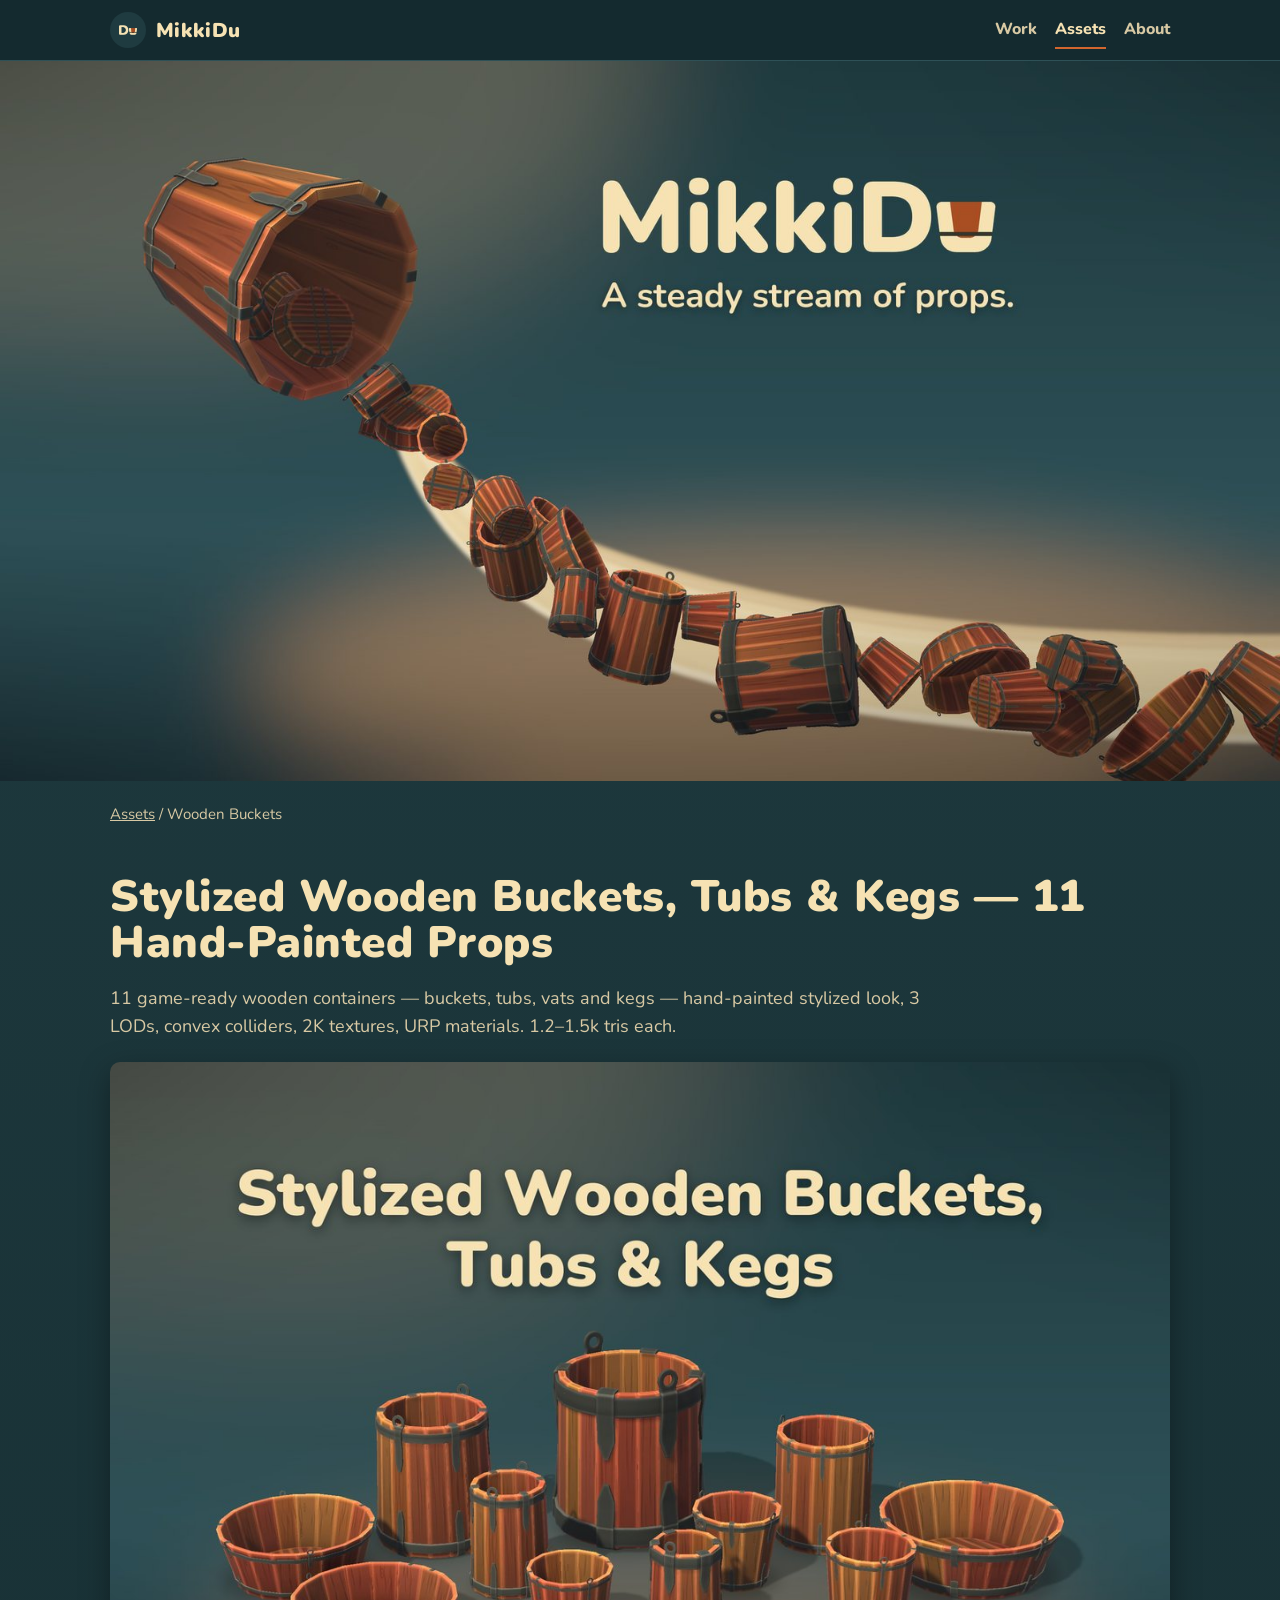
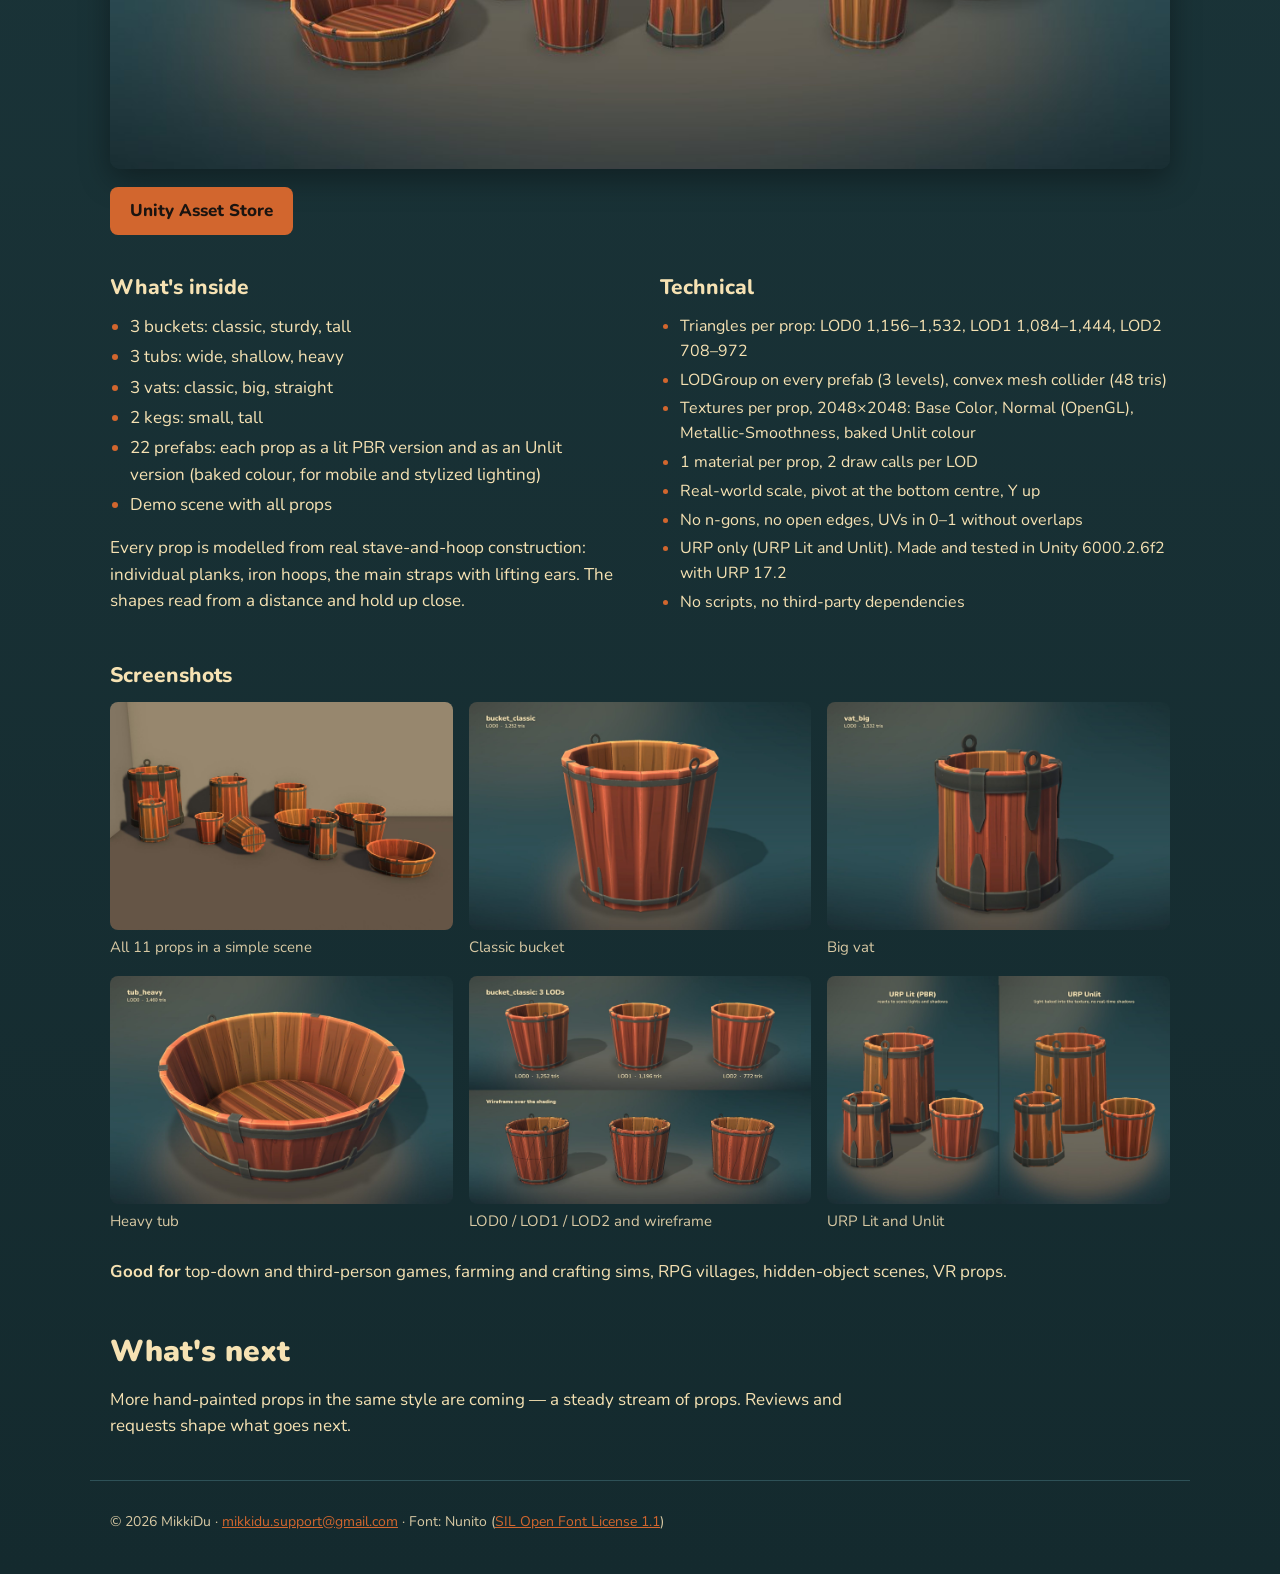
==== assets/wooden-buckets/index.html @ 20e6aaca "Site v2: home page, Assets and Work sections, published pack link - Home: intro, work grid, About an" ====
<!doctype html>
<html lang="en">
<head>
  <meta charset="utf-8">
  <meta name="viewport" content="width=device-width, initial-scale=1">
  <title>Stylized Wooden Buckets, Tubs &amp; Kegs — MikkiDu</title>
  <meta name="description" content="Stylized Wooden Buckets, Tubs &amp; Kegs — 11 hand-painted-look props for Unity with LODs, colliders and URP materials.">
  <link rel="icon" type="image/png" href="/images/favicon.png">
  <meta property="og:type" content="website">
  <meta property="og:title" content="Stylized Wooden Buckets, Tubs &amp; Kegs — MikkiDu">
  <meta property="og:description" content="Stylized 3D props for Unity: 11 wooden buckets, tubs, vats and kegs.">
  <meta property="og:image" content="https://mikkidu.github.io/images/social.jpg">
  <meta property="og:url" content="https://mikkidu.github.io/assets/wooden-buckets/">
  <link rel="stylesheet" href="/style.css">
</head>
<body>
  <header class="site-header">
    <div class="wrap bar">
      <a class="brand" href="/"><img src="/images/avatar.png" width="36" height="36" alt=""><span>MikkiDu</span></a>
      <nav class="nav" aria-label="Main">
        <a href="/work/">Work</a>
        <a href="/assets/" aria-current="page">Assets</a>
        <a href="/#about">About</a>
      </nav>
    </div>
  </header>

  <img class="hero-banner" src="/images/banner.jpg" width="1600" height="900"
       alt="A big wooden bucket tipped over, pouring a stream of wooden props, next to the MikkiDu wordmark">

  <main class="wrap">
    <p class="crumbs"><a href="/assets/">Assets</a> / Wooden Buckets</p>

    <section class="pack" aria-labelledby="pack-title">
      <h1 id="pack-title">Stylized Wooden Buckets, Tubs &amp; Kegs — 11 Hand-Painted Props</h1>
      <p class="lead">11 game-ready wooden containers — buckets, tubs, vats and kegs — hand-painted stylized look, 3 LODs, convex colliders, 2K textures, URP materials. 1.2–1.5k tris each.</p>

      <img class="cover" src="/images/cover.jpg" width="1200" height="800"
           alt="All 11 wooden props: buckets, tubs, vats and kegs, under the title Stylized Wooden Buckets, Tubs and Kegs">

      <p class="store">
        <a class="button" href="https://assetstore.unity.com/packages/3d/props/exterior/stylized-wooden-buckets-tubs-kegs-11-hand-painted-props-421416">Unity Asset Store</a>
      </p>

      <div class="cols">
        <div>
          <h3>What's inside</h3>
          <ul>
            <li>3 buckets: classic, sturdy, tall</li>
            <li>3 tubs: wide, shallow, heavy</li>
            <li>3 vats: classic, big, straight</li>
            <li>2 kegs: small, tall</li>
            <li>22 prefabs: each prop as a lit PBR version and as an Unlit version (baked colour, for mobile and stylized lighting)</li>
            <li>Demo scene with all props</li>
          </ul>
          <p>Every prop is modelled from real stave-and-hoop construction: individual planks, iron hoops, the main straps with lifting ears. The shapes read from a distance and hold up close.</p>
        </div>
        <div>
          <h3>Technical</h3>
          <ul class="tech">
            <li>Triangles per prop: LOD0 1,156–1,532, LOD1 1,084–1,444, LOD2 708–972</li>
            <li>LODGroup on every prefab (3 levels), convex mesh collider (48 tris)</li>
            <li>Textures per prop, 2048×2048: Base Color, Normal (OpenGL), Metallic-Smoothness, baked Unlit colour</li>
            <li>1 material per prop, 2 draw calls per LOD</li>
            <li>Real-world scale, pivot at the bottom centre, Y up</li>
            <li>No n-gons, no open edges, UVs in 0–1 without overlaps</li>
            <li>URP only (URP Lit and Unlit). Made and tested in Unity 6000.2.6f2 with URP 17.2</li>
            <li>No scripts, no third-party dependencies</li>
          </ul>
        </div>
      </div>

      <h3>Screenshots</h3>
      <div class="gallery">
        <figure><a href="/images/shot1.jpg"><img src="/images/shot1.jpg" width="1600" height="1067" loading="lazy" alt="All 11 props in the corner of a storeroom"></a><figcaption>All 11 props in a simple scene</figcaption></figure>
        <figure><a href="/images/shot2.jpg"><img src="/images/shot2.jpg" width="1600" height="1067" loading="lazy" alt="The classic bucket, close up"></a><figcaption>Classic bucket</figcaption></figure>
        <figure><a href="/images/shot3.jpg"><img src="/images/shot3.jpg" width="1600" height="1067" loading="lazy" alt="The big vat with heavy iron straps and lifting ears"></a><figcaption>Big vat</figcaption></figure>
        <figure><a href="/images/shot4.jpg"><img src="/images/shot4.jpg" width="1600" height="1067" loading="lazy" alt="The heavy tub from above, showing the painted bottom"></a><figcaption>Heavy tub</figcaption></figure>
        <figure><a href="/images/shot5.jpg"><img src="/images/shot5.jpg" width="1600" height="1067" loading="lazy" alt="The classic bucket at LOD0, LOD1 and LOD2, with the wireframe over the shading"></a><figcaption>LOD0 / LOD1 / LOD2 and wireframe</figcaption></figure>
        <figure><a href="/images/shot6.jpg"><img src="/images/shot6.jpg" width="1600" height="1067" loading="lazy" alt="The same props with URP Lit and URP Unlit materials side by side"></a><figcaption>URP Lit and Unlit</figcaption></figure>
      </div>

      <p class="good-for"><strong>Good for</strong> top-down and third-person games, farming and crafting sims, RPG villages, hidden-object scenes, VR props.</p>
    </section>

    <section class="roadmap" aria-labelledby="roadmap-title">
      <h2 id="roadmap-title">What's next</h2>
      <p>More hand-painted props in the same style are coming — a steady stream of props. Reviews and requests shape what goes next.</p>
    </section>
  </main>

  <footer class="wrap footer">
    <p>© 2026 MikkiDu · <a href="mailto:mikkidu.support@gmail.com">mikkidu.support@gmail.com</a> · Font: Nunito (<a href="/fonts/OFL.txt">SIL Open Font License 1.1</a>)</p>
  </footer>
</body>
</html>
---- style.css ----
/* MikkiDu site — brand palette from render/brand/final/brand.md
   One stylesheet for every page. Pages link it as /style.css (root-absolute),
   so a Russian mirror under /ru/ uses the same file. */
@font-face {
  font-family: "Nunito";
  src: url("fonts/Nunito.ttf") format("truetype");
  font-weight: 200 1000;
  font-display: swap;
}

:root {
  --teal: #1f3b40;
  --teal-deep: #142a2e;
  --teal-soft: #2e5157;
  --wood: #d2662e;
  --wood-deep: #a84e22;
  --cream: #f6e2b3;
  --cream-dim: #d8c9a4;
  --iron: #33362e;
}

* { box-sizing: border-box; }

html { background: var(--teal-deep); }

body {
  margin: 0;
  font-family: "Nunito", system-ui, -apple-system, "Segoe UI", sans-serif;
  font-size: 17px;
  line-height: 1.55;
  color: var(--cream);
  background: linear-gradient(180deg, var(--teal) 0%, var(--teal-deep) 100%) no-repeat;
  min-height: 100vh;
  overflow-wrap: break-word;
}

img { display: block; max-width: 100%; height: auto; }
a { color: var(--wood); }
a:hover { color: var(--cream); }

.wrap { max-width: 1100px; margin: 0 auto; padding: 0 20px; }

/* ---------- shared header and menu (same markup on every page) ---------- */
.site-header { background: rgba(20, 42, 46, .92); border-bottom: 1px solid var(--teal-soft); position: sticky; top: 0; z-index: 10; }
.bar { display: flex; align-items: center; justify-content: space-between; gap: 8px 20px; flex-wrap: wrap; min-height: 60px; }
.brand { display: flex; align-items: center; gap: 10px; color: var(--cream); text-decoration: none; font-weight: 900; font-size: 20px; letter-spacing: .3px; }
.brand img { width: 36px; height: 36px; border-radius: 50%; }
.brand:hover { color: var(--cream); }
.nav { display: flex; align-items: center; gap: 4px 18px; flex-wrap: wrap; }
.nav a { color: var(--cream-dim); text-decoration: none; font-weight: 800; font-size: 16px; padding: 6px 0; border-bottom: 2px solid transparent; }
.nav a:hover { color: var(--cream); }
.nav a[aria-current="page"] { color: var(--cream); border-bottom-color: var(--wood); }
/* language switch: add <a class="lang" hreflang="ru" href="/ru/..."> in .nav once the mirror page exists */
.nav .lang { font-size: 14px; border: 1px solid var(--teal-soft); border-radius: 6px; padding: 2px 8px; }

.crumbs { font-size: 15px; color: var(--cream-dim); margin: 22px 0 0; }
.crumbs a { color: var(--cream-dim); }

/* ---------- home ---------- */
.home-hero { display: flex; align-items: center; gap: 28px; padding-top: 56px; }
.home-hero .avatar { width: 128px; height: 128px; }
.home-hero h1 { margin-top: 0; }
.role { margin: 0; font-weight: 800; font-size: 20px; color: var(--wood); }
.about-line { margin: 10px 0 0; font-size: 19px; color: var(--cream-dim); max-width: 680px; }

.section-head { display: flex; align-items: baseline; justify-content: space-between; gap: 12px; flex-wrap: wrap; }
.section-head a { font-weight: 800; }

.cards { display: grid; grid-template-columns: repeat(auto-fill, minmax(300px, 1fr)); gap: 24px; }
.card { display: flex; flex-direction: column; background: rgba(46, 81, 87, .45); border-radius: 12px; overflow: hidden; color: var(--cream); text-decoration: none; box-shadow: 0 8px 24px rgba(0, 0, 0, .25); transition: transform .15s ease; }
.card:hover { color: var(--cream); transform: translateY(-3px); }
.card-media { aspect-ratio: 3 / 2; width: 100%; object-fit: cover; }
.card .ph.card-media { aspect-ratio: 3 / 2; border-radius: 0; border-width: 0 0 2px; }
.cards-2 { grid-template-columns: repeat(2, 1fr); }
.cards + .store { margin-top: 20px; }
.card-body { padding: 16px 18px 20px; }
.card-body h3 { margin: 4px 0 8px; }
.card-body p { margin: 0; color: var(--cream-dim); font-size: 16px; }
.card-links:hover { transform: none; }
.card-links h3 a { color: var(--cream); text-decoration: none; }
.card-links h3 a:hover { color: var(--wood); }
.card-actions { display: flex; flex-wrap: wrap; align-items: center; gap: 10px 18px; margin-top: 16px !important; }
.card-actions .button { color: #1b1410; }
.link-more { font-weight: 800; color: var(--wood); }
.kicker { font-size: 14px !important; font-weight: 800; letter-spacing: .4px; text-transform: uppercase; color: var(--wood) !important; }

.about { display: grid; grid-template-columns: 1.4fr 1fr; gap: 8px 40px; }
.contact-box { background: rgba(46, 81, 87, .45); border-radius: 12px; padding: 4px 22px 18px; align-self: start; }
.contact-box .button { margin-top: 4px; }

/* ---------- asset pack page (moved from the old single page) ---------- */
/* the banner is shown whole: cropping it cut the top of the big bucket off */
.hero-banner { width: 100%; max-width: 1600px; margin: 0 auto; }
.hero-id { display: flex; align-items: center; gap: 20px; margin-top: -56px; position: relative; }
.avatar {
  width: 112px; height: 112px; border-radius: 50%;
  border: 4px solid var(--teal-deep); box-shadow: 0 6px 18px rgba(0, 0, 0, .35);
  flex: none;
}
h1 { font-weight: 900; font-size: 44px; line-height: 1.05; margin: 48px 0 6px; letter-spacing: .5px; }
.tagline { margin: 0; color: var(--cream-dim); font-weight: 700; font-size: 19px; }

main { padding-bottom: 24px; }
.intro { font-size: 19px; max-width: 760px; margin: 36px 0 8px; color: var(--cream-dim); }

h2 { font-weight: 900; font-size: 30px; line-height: 1.2; margin: 48px 0 12px; }
h3 { font-weight: 800; font-size: 21px; margin: 28px 0 10px; color: var(--cream); }
.lead { font-size: 18px; color: var(--cream-dim); max-width: 820px; }

.cover { width: 100%; border-radius: 10px; margin: 22px 0 18px; box-shadow: 0 10px 30px rgba(0, 0, 0, .35); }

.store { display: flex; flex-wrap: wrap; align-items: center; gap: 12px 16px; margin: 6px 0 8px; }
.button {
  display: inline-block; padding: 11px 20px; border-radius: 8px;
  background: var(--wood); color: #1b1410; font-weight: 800; text-decoration: none;
}
.button:hover { background: var(--cream); color: var(--teal-deep); }

.cols { display: grid; grid-template-columns: 1fr 1fr; gap: 8px 40px; }
ul { padding-left: 20px; margin: 0 0 12px; }
li { margin: 4px 0; }
li::marker { color: var(--wood); }
.tech li { font-size: 16px; }

.gallery { display: grid; grid-template-columns: repeat(3, 1fr); gap: 16px; }
figure { margin: 0; }
figure img { width: 100%; border-radius: 8px; transition: transform .15s ease; }
figure a:hover img { transform: scale(1.015); }
figcaption { font-size: 15px; color: var(--cream-dim); margin-top: 6px; }

.good-for { margin-top: 26px; }
.roadmap p { max-width: 760px; }

/* ---------- case study ---------- */
.draft-flag { margin: 20px 0 0; padding: 10px 14px; border: 2px dashed var(--wood); border-radius: 8px; color: var(--cream); font-size: 15px; }
.case-hero { display: grid; grid-template-columns: 1fr 300px; gap: 32px; align-items: center; }
.case-hero h1 { font-size: 48px; margin-top: 28px; }
.subtitle { margin: 0 0 14px; font-size: 22px; font-weight: 800; color: var(--wood); }
.fact-strip { display: grid; grid-template-columns: repeat(2, minmax(0, 1fr)); gap: 10px 24px; margin: 22px 0 0; padding: 16px 18px; border-radius: 10px; background: rgba(46, 81, 87, .45); max-width: 620px; }
.fact-strip div { margin: 0; }
.fact-strip .wide { grid-column: 1 / -1; }
.fact-strip dt { font-size: 13px; font-weight: 800; letter-spacing: .4px; text-transform: uppercase; color: var(--wood); }
.fact-strip dd { margin: 0; font-weight: 700; }
.case p, .case li { max-width: 820px; }
.case h2 { border-top: 1px solid var(--teal-soft); padding-top: 32px; }
.case h2 .num { color: var(--wood); }
.big-num { font-size: 17px; color: var(--cream-dim); padding: 4px 0 4px 14px; border-left: 4px solid var(--wood); }
.big-num strong { font-size: 30px; font-weight: 900; line-height: 1.2; color: var(--cream); }
.credits p { color: var(--cream-dim); }

/* image placeholder: candidate number; the figcaption under it is the real caption.
   --ar = the image's own width / height; tall images are capped at 720 px height. */
.ph {
  display: flex; flex-direction: column; align-items: center; justify-content: center; gap: 4px;
  text-align: center; padding: 12px; margin: 0;
  aspect-ratio: 16 / 9; border: 2px dashed rgba(246, 226, 179, .35); border-radius: 8px;
  background: repeating-linear-gradient(45deg, rgba(246, 226, 179, .04) 0 12px, transparent 12px 24px), rgba(46, 81, 87, .5);
  color: var(--cream-dim); font-size: 14px; line-height: 1.35;
}
.ph b { font-size: 26px; color: var(--wood); line-height: 1; }
.ph[style*="--ar"] { aspect-ratio: var(--ar); width: min(100%, calc(var(--cap, 720px) * (var(--ar)))); }
.ph .rights { margin-top: 6px; padding: 2px 8px; border-radius: 999px; background: var(--wood-deep); color: var(--cream); font-size: 12px; font-weight: 800; }
.ph-tall { aspect-ratio: 9 / 16; }
.video-slot { width: 100%; }

/* case block: picture beside the text (alternating sides), key number first */
.block h2 { margin-bottom: 18px; }
.row { display: grid; grid-template-columns: minmax(0, 1fr) minmax(0, 1fr); gap: 20px 40px; align-items: start; --cap: 420px; }
.row.flip .media { order: 2; }
.media { display: grid; gap: 16px; align-items: start; }
.media.two { grid-template-columns: repeat(2, minmax(0, 1fr)); }
.media .span { grid-column: 1 / -1; }
.media figure, .frames figure { display: flex; flex-direction: column; align-items: center; margin: 0; }
.media figcaption, .frames figcaption { align-self: stretch; font-size: 14px; }
.copy > :first-child { margin-top: 0; }
.row.wide { grid-template-columns: minmax(0, 1fr); --cap: 520px; }
.row.wide .media { order: 0; }
.media img, .frames img { width: auto; max-width: 100%; height: auto; max-height: var(--cap, 720px); border-radius: 8px; }
.media a, .frames a, .media picture { display: block; max-width: 100%; }
.media a:hover img, .frames a:hover img { transform: none; outline: 2px solid var(--wood); }
.group-cap { grid-column: 1 / -1; margin: -4px 0 0; font-size: 14px; color: var(--cream-dim); }
/* block 03: 15c sits alone under 15b (the "after" column); the group caption fills the cell beside it */
.media .last-after { grid-column: 2; }
.group-cap.cap-left { grid-column: 1; grid-row: 3; align-self: center; margin: 0; font-size: 15px; }
.frames { display: grid; grid-template-columns: repeat(6, minmax(0, 1fr)); gap: 14px; margin-top: 18px; align-items: start; }

.fold { margin-top: 12px; border: 1px solid var(--teal-soft); border-radius: 10px; padding: 0 16px; }
.fold summary { cursor: pointer; padding: 12px 0; font-weight: 800; color: var(--cream); list-style: none; }
.fold summary::-webkit-details-marker { display: none; }
.fold summary::before { content: "+"; display: inline-block; width: 1.2em; color: var(--wood); font-weight: 900; }
.fold[open] summary::before { content: "\2212"; }
.fold > :last-child { margin-bottom: 14px; }

.team { list-style: none; padding: 0; margin: 0; display: grid; grid-template-columns: repeat(auto-fill, minmax(190px, 1fr)); gap: 12px; }
.team li { margin: 0; padding: 12px 14px; border-radius: 10px; background: rgba(46, 81, 87, .45); font-size: 15px; line-height: 1.45; color: var(--cream-dim); }
.team b { display: block; color: var(--cream); font-size: 17px; }
.team .me { outline: 2px solid var(--wood); }

.timeline { list-style: none; padding: 0; margin: 0; max-width: 820px; }
.timeline li { display: grid; grid-template-columns: 90px 1fr; gap: 2px 14px; margin: 0; padding: 8px 0; border-bottom: 1px solid var(--teal-soft); font-size: 16px; }
.timeline .when { font-weight: 800; color: var(--wood); }

.tools { display: grid; grid-template-columns: 240px 1fr; gap: 0; margin: 0; max-width: 900px; }
.tools dt, .tools dd { margin: 0; padding: 10px 0; border-bottom: 1px solid var(--teal-soft); }
.tools dt { font-weight: 800; padding-right: 18px; }

.stats { list-style: none; padding: 0; display: grid; grid-template-columns: repeat(auto-fill, minmax(200px, 1fr)); gap: 14px; }
.stats li { margin: 0; padding: 16px 18px; border-radius: 10px; background: rgba(46, 81, 87, .45); color: var(--cream-dim); font-size: 15px; }
.stats b { display: block; white-space: nowrap; font-size: 28px; font-weight: 900; color: var(--cream); line-height: 1.1; }

.footer { border-top: 1px solid var(--teal-soft); margin-top: 40px; padding-top: 16px; padding-bottom: 28px; font-size: 14px; color: var(--cream-dim); }

/* phones and small tablets */
@media (max-width: 860px) {
  .gallery { grid-template-columns: repeat(2, 1fr); }
  .cols, .about { grid-template-columns: 1fr; }
  .case-hero { grid-template-columns: 1fr; }
  .case-hero .video-slot { max-width: 240px; margin: 0 auto; }
  .frames { grid-template-columns: repeat(3, minmax(0, 1fr)); }
  .row { grid-template-columns: 1fr; --cap: 460px; }
  .row.flip .media { order: 0; }
}
@media (max-width: 560px) {
  body { font-size: 16px; }
  .wrap { padding: 0 16px; }
  .bar { min-height: 52px; padding-top: 6px; padding-bottom: 6px; }
  .brand { font-size: 18px; }
  .nav { gap: 2px 14px; }
  .nav a { font-size: 15px; }
  .home-hero { flex-direction: column; align-items: flex-start; gap: 16px; padding-top: 32px; }
  .home-hero .avatar { width: 88px; height: 88px; }
  .hero-id { margin-top: -40px; gap: 14px; }
  .avatar { width: 84px; height: 84px; border-width: 3px; }
  h1 { font-size: 32px; margin-top: 40px; }
  .case-hero h1 { font-size: 36px; }
  .subtitle { font-size: 19px; }
  .fact-strip { grid-template-columns: 1fr; padding: 14px 16px; }
  .big-num strong { font-size: 24px; }
  .tagline, .role { font-size: 16px; }
  h2 { font-size: 24px; }
  .intro, .lead, .about-line { font-size: 16px; }
  .gallery { grid-template-columns: 1fr; }
  .cards { grid-template-columns: 1fr; }
  .row { --cap: 400px; }
  .row.wide .media.two { grid-template-columns: 1fr; }
  .media .last-after, .group-cap.cap-left { grid-column: auto; grid-row: auto; }
  .row.wide { --cap: 900px; }
  .frames { grid-template-columns: repeat(2, minmax(0, 1fr)); gap: 12px; }
  .frames figcaption { font-size: 13px; line-height: 1.35; }
  .team { grid-template-columns: repeat(2, minmax(0, 1fr)); gap: 10px; }
  .team li { font-size: 14px; padding: 10px 12px; }
  .timeline li { grid-template-columns: 1fr; gap: 0; }
  .tools { grid-template-columns: 1fr; }
  .tools dt { border-bottom: 0; padding-bottom: 0; }
  .tools dd { padding-top: 2px; }
}
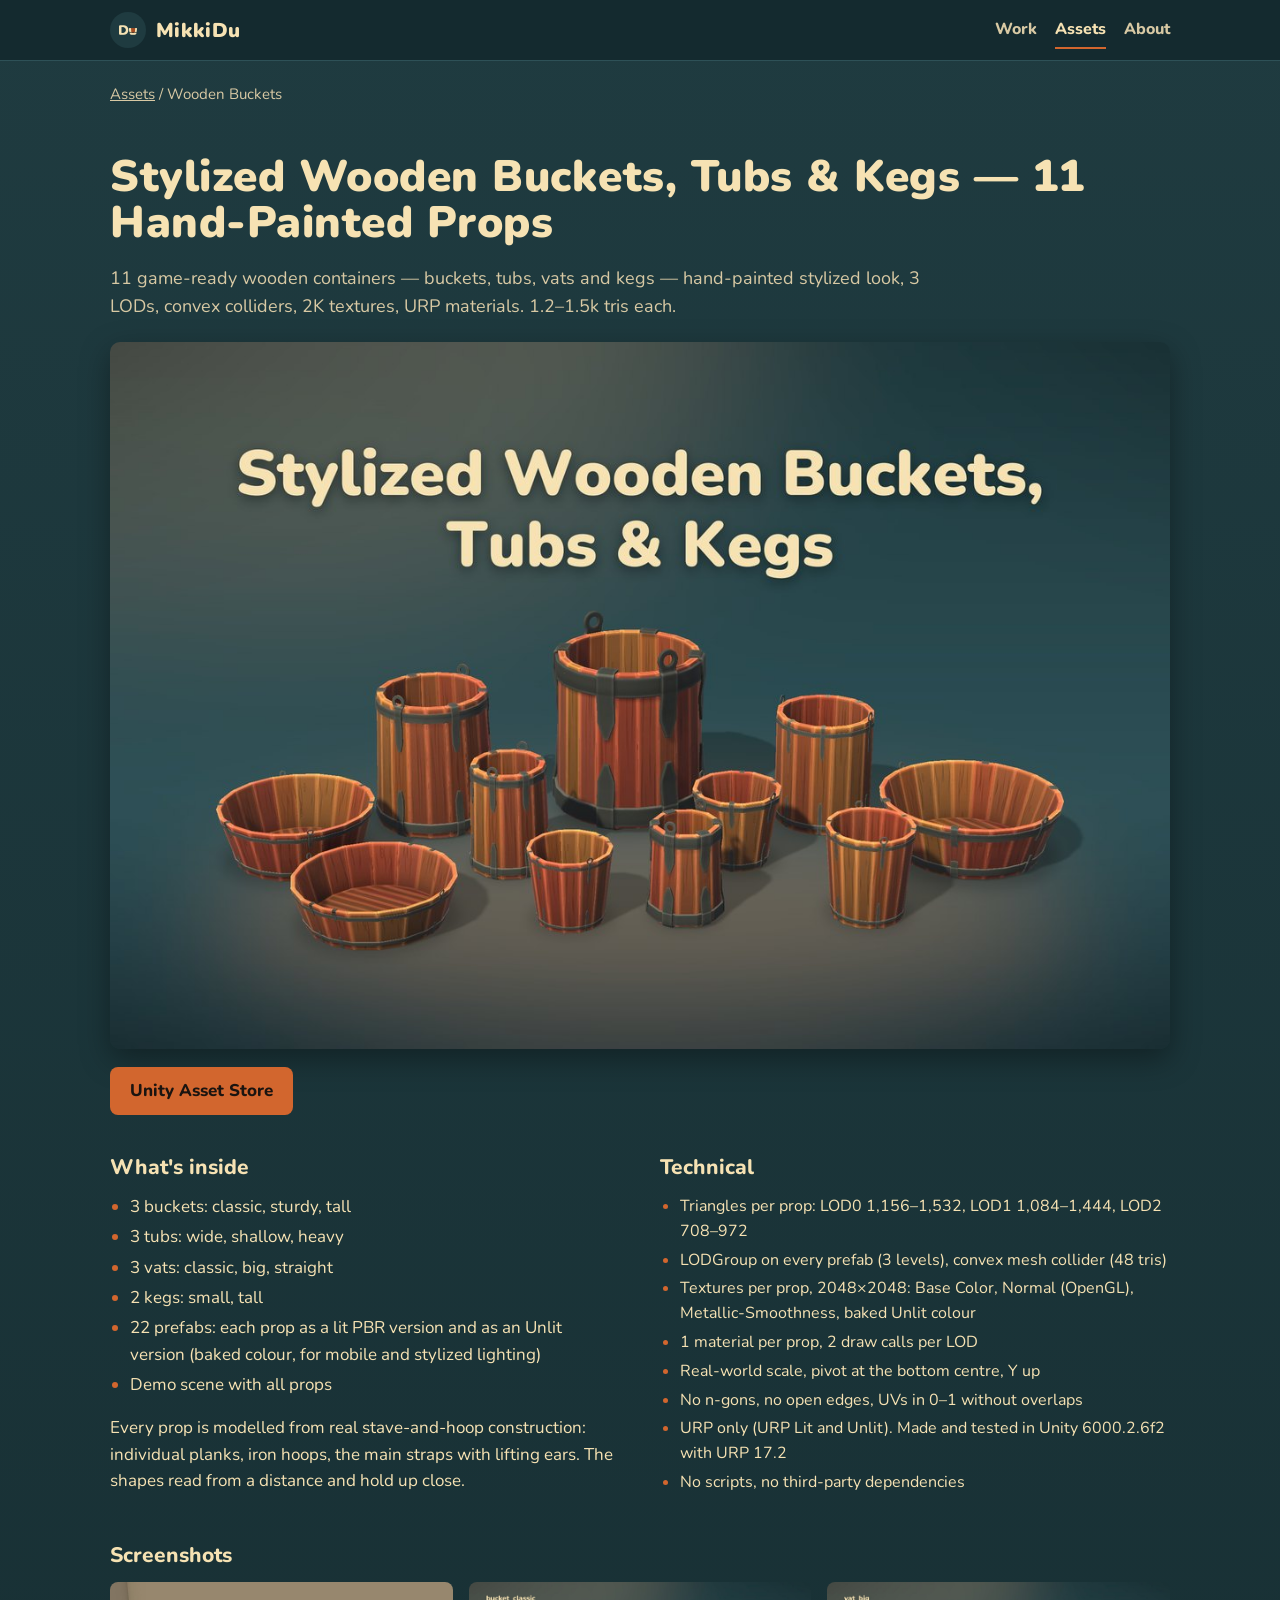
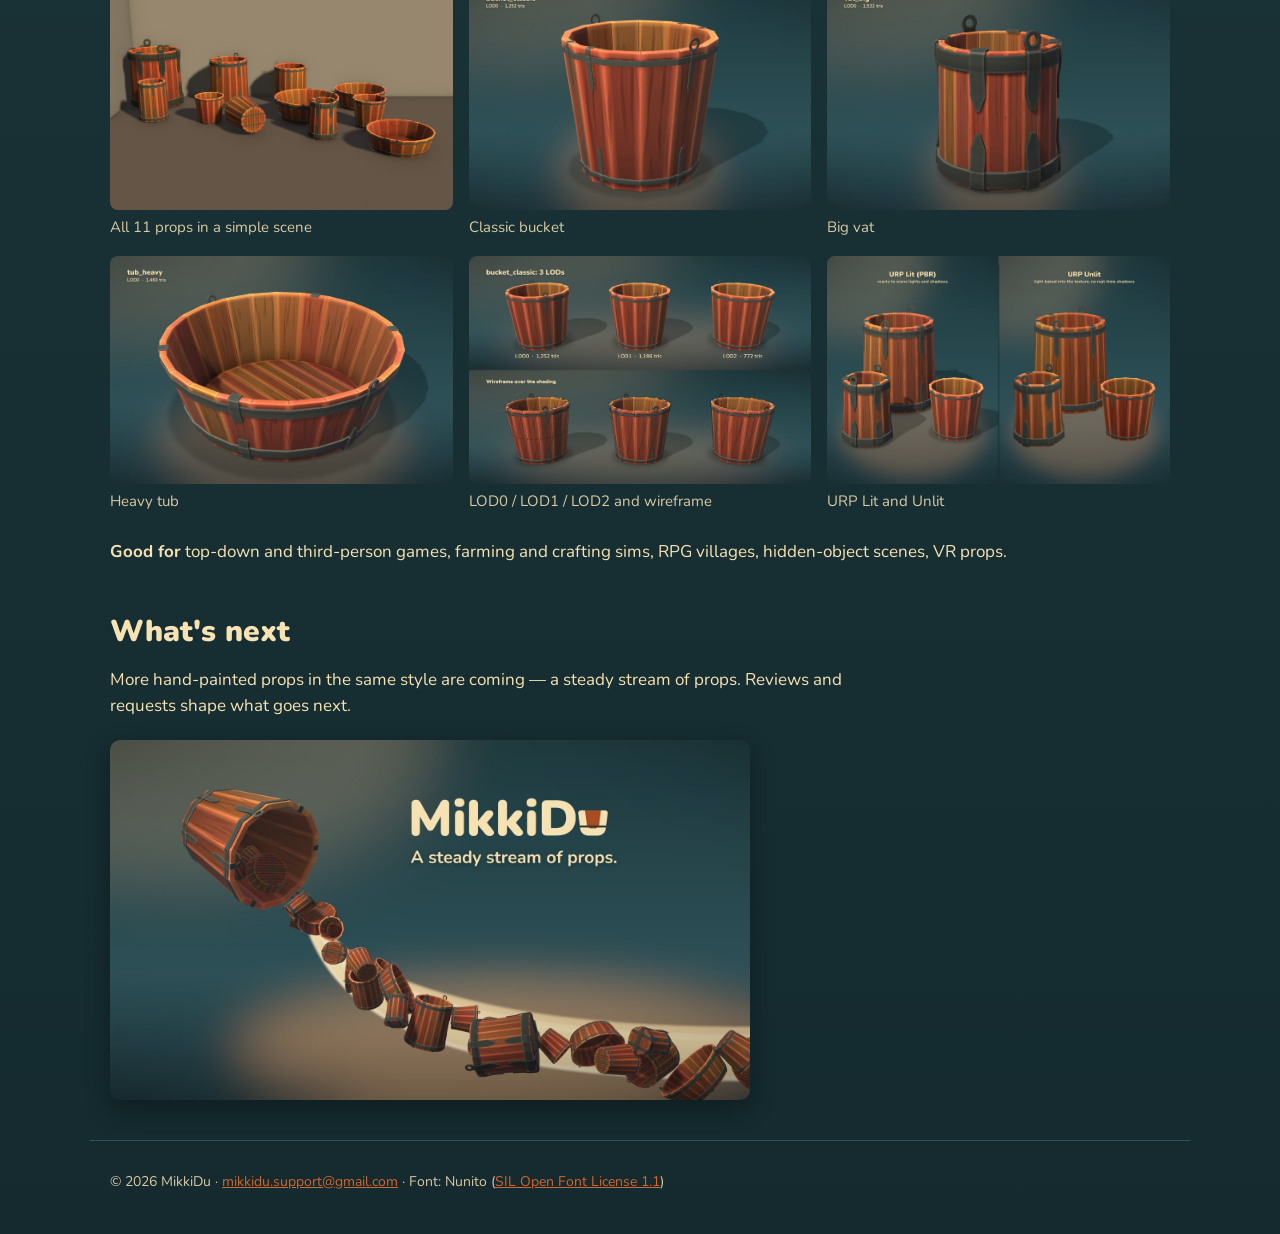
==== commit 1d21421f: "Pack page: start with the pack, small brand banner at the end - The big top banner is removed from /" ====
--- a/assets/wooden-buckets/index.html
+++ b/assets/wooden-buckets/index.html
@@ -24,9 +24,6 @@
       </nav>
     </div>
   </header>
-
-  <img class="hero-banner" src="/images/banner.jpg" width="1600" height="900"
-       alt="A big wooden bucket tipped over, pouring a stream of wooden props, next to the MikkiDu wordmark">
 
   <main class="wrap">
     <p class="crumbs"><a href="/assets/">Assets</a> / Wooden Buckets</p>
@@ -86,6 +83,8 @@
     <section class="roadmap" aria-labelledby="roadmap-title">
       <h2 id="roadmap-title">What's next</h2>
       <p>More hand-painted props in the same style are coming — a steady stream of props. Reviews and requests shape what goes next.</p>
+      <img class="banner-small" src="/images/banner.jpg" width="1600" height="900" loading="lazy"
+           alt="A big wooden bucket tipped over, pouring a stream of wooden props, next to the MikkiDu wordmark">
     </section>
   </main>
 
--- a/style.css
+++ b/style.css
@@ -130,6 +130,8 @@
 
 .good-for { margin-top: 26px; }
 .roadmap p { max-width: 760px; }
+/* brand banner at the end of the pack page: text width, not taller than 360 px; shown whole, never cropped */
+.banner-small { display: block; width: auto; height: auto; max-width: 100%; max-height: 360px; border-radius: 10px; margin: 20px 0 0; box-shadow: 0 8px 24px rgba(0, 0, 0, .3); }
 
 /* ---------- case study ---------- */
 .draft-flag { margin: 20px 0 0; padding: 10px 14px; border: 2px dashed var(--wood); border-radius: 8px; color: var(--cream); font-size: 15px; }
